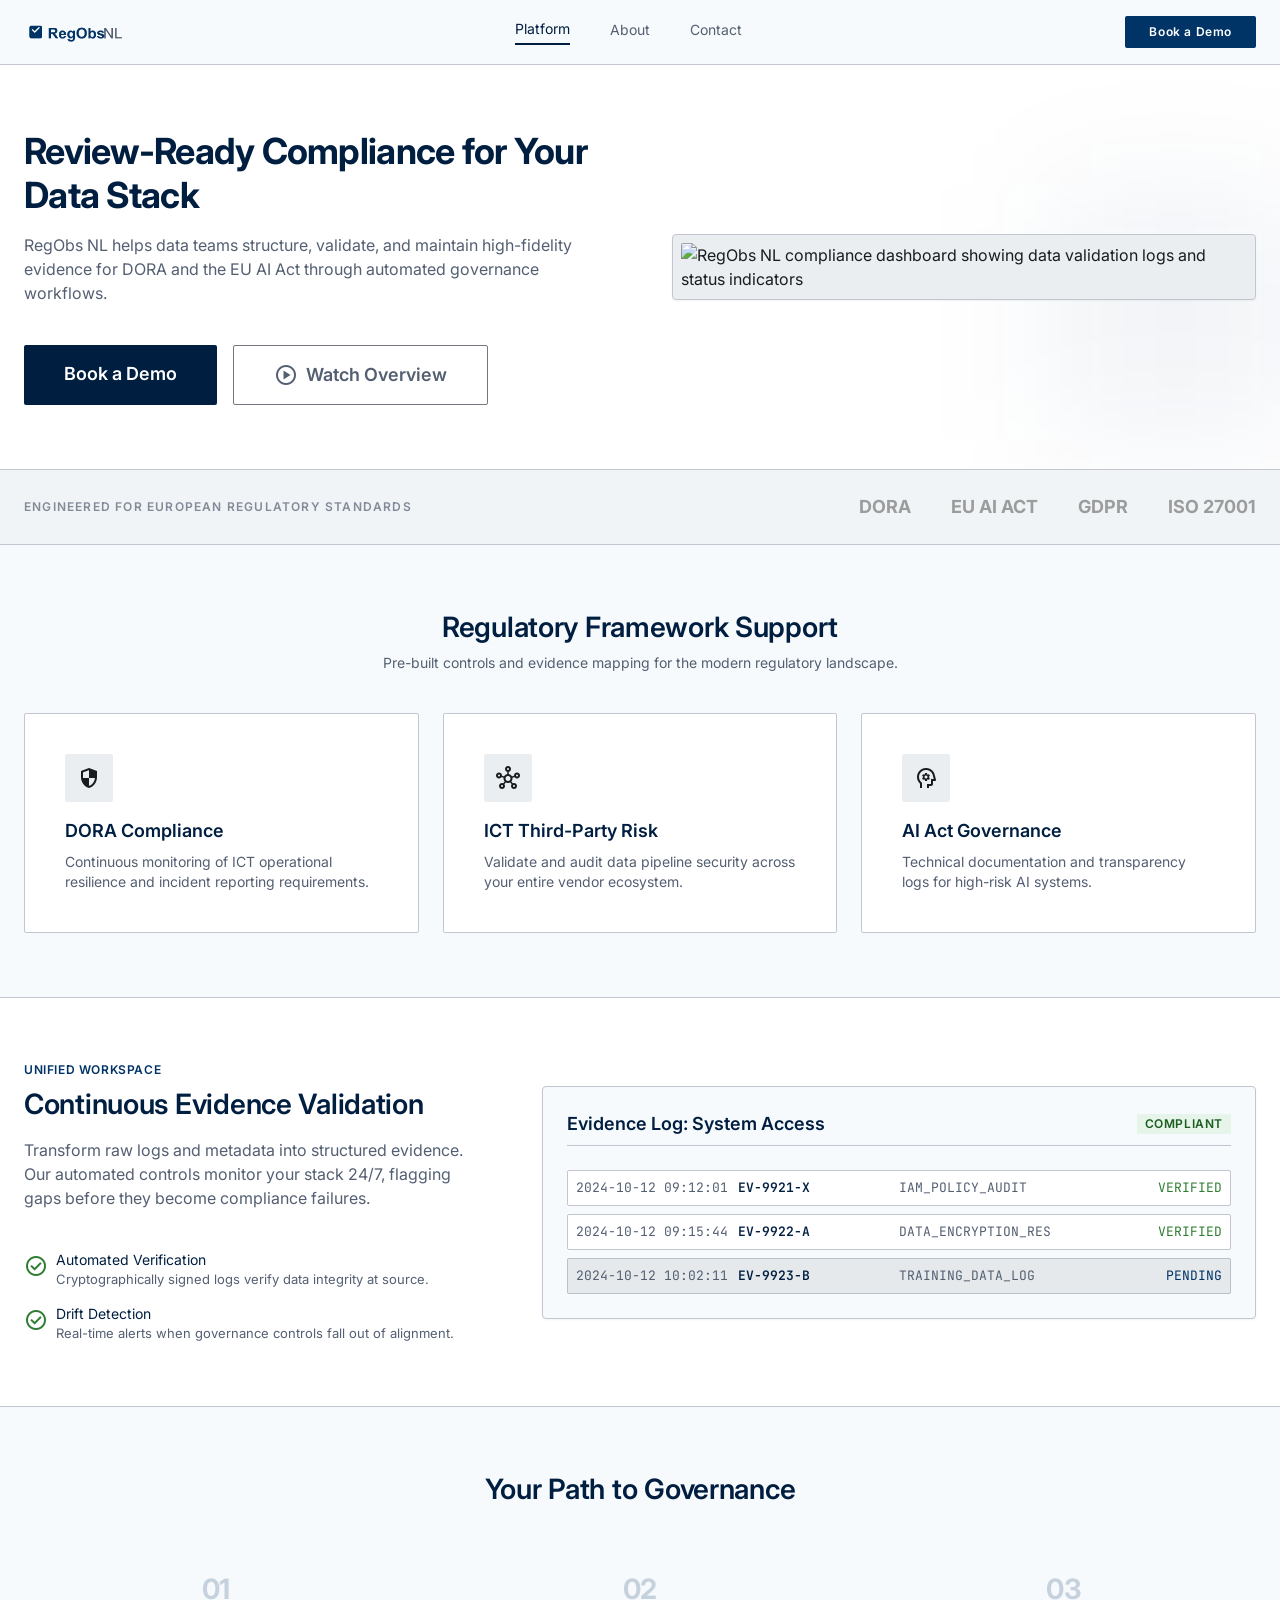
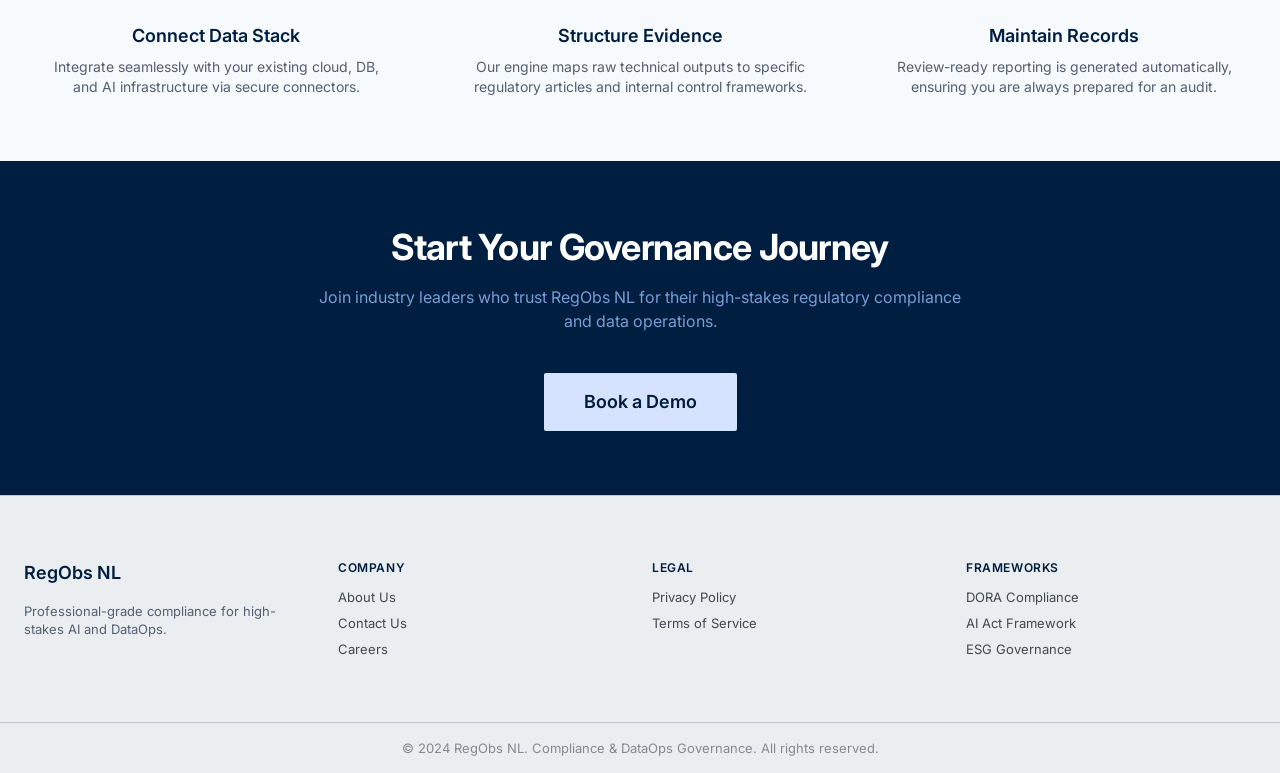
==== index.html @ 32a17bb0 "Add files via upload" ====
<!DOCTYPE html>
<html lang="en">
<head>
  <meta charset="UTF-8" />
  <meta name="viewport" content="width=device-width, initial-scale=1.0" />
  <meta name="description" content="RegObs NL helps data teams structure, validate, and maintain high-fidelity evidence for DORA and the EU AI Act through automated governance workflows." />
  <title>RegObs NL – Review-Ready Compliance for Your Data Stack</title>
  <link rel="icon" type="image/png" href="/logo.png" />
  <script type="module" crossorigin src="/assets/main-BaqBpeVd.js"></script>
  <link rel="stylesheet" crossorigin href="/assets/main-Bbko1ac9.css">
</head>
<body class="bg-background text-on-surface antialiased">

  <!-- ── Header ─────────────────────────────────────────────────────────────── -->
  <header class="bg-surface sticky top-0 z-50 border-b border-outline-variant">
    <div class="flex justify-between items-center h-16 px-md max-w-[1440px] mx-auto w-full">

      <!-- Logo -->
      <a href="index.html" class="flex items-center gap-xs flex-shrink-0">
        <img src="/logo.png" alt="RegObs NL" class="h-8 w-auto" />
      </a>

      <!-- Desktop nav -->
      <nav class="hidden md:flex items-center gap-lg">
        <a data-nav href="index.html"   class="text-body-md text-secondary hover:text-primary transition-colors duration-200 pb-1">Platform</a>
        <a data-nav href="about.html"   class="text-body-md text-secondary hover:text-primary transition-colors duration-200 pb-1">About</a>
        <a data-nav href="contact.html" class="text-body-md text-secondary hover:text-primary transition-colors duration-200 pb-1">Contact</a>
      </nav>

      <!-- CTA + hamburger -->
      <div class="flex items-center gap-md">
        <a href="demo.html" class="bg-primary-container text-white px-md py-xs rounded text-label-md hover:opacity-90 transition-opacity">
          Book a Demo
        </a>
        <button id="hamburger" aria-label="Toggle menu" aria-expanded="false"
          class="md:hidden flex flex-col gap-1 p-xs rounded hover:bg-surface-container transition-colors">
          <span class="icon-open"><span class="material-symbols-outlined">menu</span></span>
          <span class="icon-close hidden"><span class="material-symbols-outlined">close</span></span>
        </button>
      </div>
    </div>

    <!-- Mobile menu -->
    <div id="mobile-menu" class="md:hidden border-t border-outline-variant bg-surface">
      <nav class="flex flex-col px-md py-sm gap-xs">
        <a href="index.html"   class="text-body-md text-on-surface py-xs hover:text-primary transition-colors">Platform</a>
        <a href="about.html"   class="text-body-md text-on-surface py-xs hover:text-primary transition-colors">About</a>
        <a href="contact.html" class="text-body-md text-on-surface py-xs hover:text-primary transition-colors">Contact</a>
        <a href="demo.html"    class="mt-xs bg-primary text-on-primary text-center px-md py-xs rounded text-label-md hover:opacity-90 transition-opacity">Book a Demo</a>
      </nav>
    </div>
  </header>

  <main>

    <!-- ── Hero ───────────────────────────────────────────────────────────────── -->
    <section class="relative pt-xl pb-xl px-md overflow-hidden bg-white">
      <div class="max-w-[1440px] mx-auto grid lg:grid-cols-2 gap-xl items-center">

        <div class="relative z-10 reveal">
          <h1 class="text-display-lg font-display-lg text-primary mb-sm">
            Review-Ready Compliance for Your Data Stack
          </h1>
          <p class="text-body-lg text-secondary mb-lg max-w-xl">
            RegObs NL helps data teams structure, validate, and maintain high-fidelity evidence for DORA and the EU AI Act through automated governance workflows.
          </p>
          <div class="flex flex-wrap gap-sm">
            <a href="demo.html" class="bg-primary text-white px-lg py-sm rounded text-headline-sm font-semibold hover:opacity-90 transition-opacity">
              Book a Demo
            </a>
            <button class="border border-outline text-secondary px-lg py-sm rounded text-headline-sm font-semibold hover:bg-surface-container transition-colors inline-flex items-center gap-xs">
              <span class="material-symbols-outlined">play_circle</span>
              Watch Overview
            </button>
          </div>
        </div>

        <div class="relative reveal" style="transition-delay:0.15s">
          <div class="bg-surface-container rounded-lg p-xs border border-outline-variant shadow-sm overflow-hidden">
            <img
              class="w-full h-auto rounded"
              loading="eager"
              alt="RegObs NL compliance dashboard showing data validation logs and status indicators"
              src="https://lh3.googleusercontent.com/aida-public/[base64]"
            />
          </div>
          <div class="absolute -top-12 -right-12 w-64 h-64 bg-primary-container/5 rounded-full blur-3xl -z-10"></div>
        </div>

      </div>
    </section>

    <!-- ── Trust bar ───────────────────────────────────────────────────────────── -->
    <section class="bg-surface-container-low py-md border-y border-outline-variant">
      <div class="max-w-[1440px] mx-auto px-md">
        <div class="flex flex-col md:flex-row items-center justify-between gap-md opacity-70">
          <span class="text-label-md text-secondary uppercase tracking-widest">Engineered for European Regulatory Standards</span>
          <div class="flex gap-lg items-center grayscale">
            <span class="text-headline-sm font-bold text-outline">DORA</span>
            <span class="text-headline-sm font-bold text-outline">EU AI ACT</span>
            <span class="text-headline-sm font-bold text-outline">GDPR</span>
            <span class="text-headline-sm font-bold text-outline">ISO 27001</span>
          </div>
        </div>
      </div>
    </section>

    <!-- ── Framework cards ────────────────────────────────────────────────────── -->
    <section id="solutions" class="py-xl px-md bg-background">
      <div class="max-w-[1440px] mx-auto">
        <div class="mb-lg text-center max-w-2xl mx-auto reveal">
          <h2 class="text-headline-lg font-headline-lg text-primary mb-xs">Regulatory Framework Support</h2>
          <p class="text-body-md text-secondary">Pre-built controls and evidence mapping for the modern regulatory landscape.</p>
        </div>

        <div class="grid md:grid-cols-3 gap-md">

          <!-- DORA -->
          <div class="bg-white p-lg border border-outline-variant rounded hover:border-primary-container transition-colors group reveal">
            <div class="w-12 h-12 bg-surface-container flex items-center justify-center rounded mb-sm group-hover:bg-primary-container group-hover:text-white transition-colors">
              <span class="material-symbols-outlined">security</span>
            </div>
            <h3 class="text-headline-sm font-headline-sm text-primary mb-xs">DORA Compliance</h3>
            <p class="text-body-md text-secondary">Continuous monitoring of ICT operational resilience and incident reporting requirements.</p>
          </div>

          <!-- ICT Risk -->
          <div class="bg-white p-lg border border-outline-variant rounded hover:border-primary-container transition-colors group reveal" style="transition-delay:0.1s">
            <div class="w-12 h-12 bg-surface-container flex items-center justify-center rounded mb-sm group-hover:bg-primary-container group-hover:text-white transition-colors">
              <span class="material-symbols-outlined">hub</span>
            </div>
            <h3 class="text-headline-sm font-headline-sm text-primary mb-xs">ICT Third-Party Risk</h3>
            <p class="text-body-md text-secondary">Validate and audit data pipeline security across your entire vendor ecosystem.</p>
          </div>

          <!-- AI Act -->
          <div class="bg-white p-lg border border-outline-variant rounded hover:border-primary-container transition-colors group reveal" style="transition-delay:0.2s">
            <div class="w-12 h-12 bg-surface-container flex items-center justify-center rounded mb-sm group-hover:bg-primary-container group-hover:text-white transition-colors">
              <span class="material-symbols-outlined">psychology</span>
            </div>
            <h3 class="text-headline-sm font-headline-sm text-primary mb-xs">AI Act Governance</h3>
            <p class="text-body-md text-secondary">Technical documentation and transparency logs for high-risk AI systems.</p>
          </div>

        </div>
      </div>
    </section>

    <!-- ── Unified workspace ──────────────────────────────────────────────────── -->
    <section class="py-xl px-md bg-white border-y border-outline-variant">
      <div class="max-w-[1440px] mx-auto grid lg:grid-cols-5 gap-xl items-center">

        <div class="lg:col-span-2 reveal">
          <span class="text-label-md text-primary-container uppercase mb-xs block">Unified Workspace</span>
          <h2 class="text-headline-lg font-headline-lg text-primary mb-sm">Continuous Evidence Validation</h2>
          <p class="text-body-lg text-secondary mb-lg">
            Transform raw logs and metadata into structured evidence. Our automated controls monitor your stack 24/7, flagging gaps before they become compliance failures.
          </p>
          <ul class="space-y-sm">
            <li class="flex items-start gap-xs">
              <span class="material-symbols-outlined text-[#2E7D32] mt-1">check_circle</span>
              <div>
                <strong class="text-body-md text-primary block">Automated Verification</strong>
                <p class="text-body-sm text-secondary">Cryptographically signed logs verify data integrity at source.</p>
              </div>
            </li>
            <li class="flex items-start gap-xs">
              <span class="material-symbols-outlined text-[#2E7D32] mt-1">check_circle</span>
              <div>
                <strong class="text-body-md text-primary block">Drift Detection</strong>
                <p class="text-body-sm text-secondary">Real-time alerts when governance controls fall out of alignment.</p>
              </div>
            </li>
          </ul>
        </div>

        <!-- Evidence log UI -->
        <div class="lg:col-span-3 reveal" style="transition-delay:0.15s">
          <div class="bg-surface rounded-lg border border-outline-variant p-md shadow-sm">
            <div class="flex items-center justify-between mb-md border-b border-outline-variant pb-xs">
              <h4 class="text-headline-sm font-headline-sm text-primary">Evidence Log: System Access</h4>
              <span class="px-xs py-0.5 bg-[#E6F4EA] text-[#1B5E20] rounded text-label-md">COMPLIANT</span>
            </div>
            <div class="space-y-xs font-mono text-mono-sm">
              <div class="grid grid-cols-4 p-xs bg-white border border-outline-variant rounded">
                <span class="text-secondary">2024-10-12 09:12:01</span>
                <span class="text-primary font-semibold">EV-9921-X</span>
                <span class="text-secondary">IAM_POLICY_AUDIT</span>
                <span class="text-[#2E7D32] text-right">VERIFIED</span>
              </div>
              <div class="grid grid-cols-4 p-xs bg-white border border-outline-variant rounded">
                <span class="text-secondary">2024-10-12 09:15:44</span>
                <span class="text-primary font-semibold">EV-9922-A</span>
                <span class="text-secondary">DATA_ENCRYPTION_RES</span>
                <span class="text-[#2E7D32] text-right">VERIFIED</span>
              </div>
              <div class="grid grid-cols-4 p-xs bg-surface-container-high border border-primary/20 rounded">
                <span class="text-secondary">2024-10-12 10:02:11</span>
                <span class="text-primary font-semibold">EV-9923-B</span>
                <span class="text-secondary">TRAINING_DATA_LOG</span>
                <span class="text-primary-container text-right">PENDING</span>
              </div>
            </div>
          </div>
        </div>

      </div>
    </section>

    <!-- ── How it works ───────────────────────────────────────────────────────── -->
    <section class="py-xl px-md">
      <div class="max-w-[1440px] mx-auto">
        <div class="text-center mb-xl reveal">
          <h2 class="text-headline-lg font-headline-lg text-primary">Your Path to Governance</h2>
        </div>
        <div class="grid md:grid-cols-3 gap-lg">

          <div class="text-center reveal">
            <div class="mb-sm text-headline-lg font-bold text-primary-container/20">01</div>
            <h4 class="text-headline-sm font-headline-sm text-primary mb-xs">Connect Data Stack</h4>
            <p class="text-body-md text-secondary px-md">Integrate seamlessly with your existing cloud, DB, and AI infrastructure via secure connectors.</p>
          </div>

          <div class="text-center reveal" style="transition-delay:0.1s">
            <div class="mb-sm text-headline-lg font-bold text-primary-container/20">02</div>
            <h4 class="text-headline-sm font-headline-sm text-primary mb-xs">Structure Evidence</h4>
            <p class="text-body-md text-secondary px-md">Our engine maps raw technical outputs to specific regulatory articles and internal control frameworks.</p>
          </div>

          <div class="text-center reveal" style="transition-delay:0.2s">
            <div class="mb-sm text-headline-lg font-bold text-primary-container/20">03</div>
            <h4 class="text-headline-sm font-headline-sm text-primary mb-xs">Maintain Records</h4>
            <p class="text-body-md text-secondary px-md">Review-ready reporting is generated automatically, ensuring you are always prepared for an audit.</p>
          </div>

        </div>
      </div>
    </section>

    <!-- ── Final CTA ──────────────────────────────────────────────────────────── -->
    <section class="py-xl px-md bg-primary text-white text-center">
      <div class="max-w-2xl mx-auto">
        <h2 class="text-display-lg font-display-lg mb-sm">Start Your Governance Journey</h2>
        <p class="text-body-lg text-on-primary-container mb-lg">
          Join industry leaders who trust RegObs NL for their high-stakes regulatory compliance and data operations.
        </p>
        <a href="demo.html" class="inline-block bg-primary-fixed text-on-primary-fixed px-lg py-sm rounded text-headline-sm font-semibold hover:opacity-90 transition-opacity">
          Book a Demo
        </a>
      </div>
    </section>

  </main>

  <!-- ── Footer ─────────────────────────────────────────────────────────────── -->
  <footer class="bg-surface-container border-t border-outline-variant">
    <div class="grid grid-cols-1 md:grid-cols-4 gap-md py-xl px-md max-w-[1440px] mx-auto w-full">
      <div class="md:col-span-1">
        <div class="text-headline-sm font-semibold text-primary mb-sm">RegObs NL</div>
        <p class="text-body-sm text-secondary">Professional-grade compliance for high-stakes AI and DataOps.</p>
      </div>
      <div class="flex flex-col gap-xs">
        <span class="text-label-md text-primary uppercase mb-base">Company</span>
        <a class="text-body-sm text-on-surface-variant hover:text-primary transition-colors" href="about.html">About Us</a>
        <a class="text-body-sm text-on-surface-variant hover:text-primary transition-colors" href="contact.html">Contact Us</a>
        <a class="text-body-sm text-on-surface-variant hover:text-primary transition-colors" href="#">Careers</a>
      </div>
      <div class="flex flex-col gap-xs">
        <span class="text-label-md text-primary uppercase mb-base">Legal</span>
        <a class="text-body-sm text-on-surface-variant hover:text-primary transition-colors" href="privacy-policy.html">Privacy Policy</a>
        <a class="text-body-sm text-on-surface-variant hover:text-primary transition-colors" href="#">Terms of Service</a>
      </div>
      <div class="flex flex-col gap-xs">
        <span class="text-label-md text-primary uppercase mb-base">Frameworks</span>
        <a class="text-body-sm text-on-surface-variant hover:text-primary transition-colors" href="#">DORA Compliance</a>
        <a class="text-body-sm text-on-surface-variant hover:text-primary transition-colors" href="#">AI Act Framework</a>
        <a class="text-body-sm text-on-surface-variant hover:text-primary transition-colors" href="#">ESG Governance</a>
      </div>
    </div>
    <div class="max-w-[1440px] mx-auto px-md py-sm border-t border-outline-variant">
      <p class="text-body-sm text-on-surface-variant text-center opacity-60">© 2024 RegObs NL. Compliance &amp; DataOps Governance. All rights reserved.</p>
    </div>
  </footer>

</body>
</html>
---- assets/main-Bbko1ac9.css ----
@import"https://fonts.googleapis.com/css2?family=Inter:wght@400;600;700&family=JetBrains+Mono&display=swap";@import"https://fonts.googleapis.com/css2?family=Material+Symbols+Outlined:opsz,wght,FILL,GRAD@20..48,100..700,0..1,-50..200&display=swap";*,:before,:after{--tw-border-spacing-x: 0;--tw-border-spacing-y: 0;--tw-translate-x: 0;--tw-translate-y: 0;--tw-rotate: 0;--tw-skew-x: 0;--tw-skew-y: 0;--tw-scale-x: 1;--tw-scale-y: 1;--tw-pan-x: ;--tw-pan-y: ;--tw-pinch-zoom: ;--tw-scroll-snap-strictness: proximity;--tw-gradient-from-position: ;--tw-gradient-via-position: ;--tw-gradient-to-position: ;--tw-ordinal: ;--tw-slashed-zero: ;--tw-numeric-figure: ;--tw-numeric-spacing: ;--tw-numeric-fraction: ;--tw-ring-inset: ;--tw-ring-offset-width: 0px;--tw-ring-offset-color: #fff;--tw-ring-color: rgb(59 130 246 / .5);--tw-ring-offset-shadow: 0 0 #0000;--tw-ring-shadow: 0 0 #0000;--tw-shadow: 0 0 #0000;--tw-shadow-colored: 0 0 #0000;--tw-blur: ;--tw-brightness: ;--tw-contrast: ;--tw-grayscale: ;--tw-hue-rotate: ;--tw-invert: ;--tw-saturate: ;--tw-sepia: ;--tw-drop-shadow: ;--tw-backdrop-blur: ;--tw-backdrop-brightness: ;--tw-backdrop-contrast: ;--tw-backdrop-grayscale: ;--tw-backdrop-hue-rotate: ;--tw-backdrop-invert: ;--tw-backdrop-opacity: ;--tw-backdrop-saturate: ;--tw-backdrop-sepia: ;--tw-contain-size: ;--tw-contain-layout: ;--tw-contain-paint: ;--tw-contain-style: }::backdrop{--tw-border-spacing-x: 0;--tw-border-spacing-y: 0;--tw-translate-x: 0;--tw-translate-y: 0;--tw-rotate: 0;--tw-skew-x: 0;--tw-skew-y: 0;--tw-scale-x: 1;--tw-scale-y: 1;--tw-pan-x: ;--tw-pan-y: ;--tw-pinch-zoom: ;--tw-scroll-snap-strictness: proximity;--tw-gradient-from-position: ;--tw-gradient-via-position: ;--tw-gradient-to-position: ;--tw-ordinal: ;--tw-slashed-zero: ;--tw-numeric-figure: ;--tw-numeric-spacing: ;--tw-numeric-fraction: ;--tw-ring-inset: ;--tw-ring-offset-width: 0px;--tw-ring-offset-color: #fff;--tw-ring-color: rgb(59 130 246 / .5);--tw-ring-offset-shadow: 0 0 #0000;--tw-ring-shadow: 0 0 #0000;--tw-shadow: 0 0 #0000;--tw-shadow-colored: 0 0 #0000;--tw-blur: ;--tw-brightness: ;--tw-contrast: ;--tw-grayscale: ;--tw-hue-rotate: ;--tw-invert: ;--tw-saturate: ;--tw-sepia: ;--tw-drop-shadow: ;--tw-backdrop-blur: ;--tw-backdrop-brightness: ;--tw-backdrop-contrast: ;--tw-backdrop-grayscale: ;--tw-backdrop-hue-rotate: ;--tw-backdrop-invert: ;--tw-backdrop-opacity: ;--tw-backdrop-saturate: ;--tw-backdrop-sepia: ;--tw-contain-size: ;--tw-contain-layout: ;--tw-contain-paint: ;--tw-contain-style: }*,:before,:after{box-sizing:border-box;border-width:0;border-style:solid;border-color:#e5e7eb}:before,:after{--tw-content: ""}html,:host{line-height:1.5;-webkit-text-size-adjust:100%;-moz-tab-size:4;-o-tab-size:4;tab-size:4;font-family:Inter,sans-serif;font-feature-settings:normal;font-variation-settings:normal;-webkit-tap-highlight-color:transparent}body{margin:0;line-height:inherit}hr{height:0;color:inherit;border-top-width:1px}abbr:where([title]){-webkit-text-decoration:underline dotted;text-decoration:underline dotted}h1,h2,h3,h4,h5,h6{font-size:inherit;font-weight:inherit}a{color:inherit;text-decoration:inherit}b,strong{font-weight:bolder}code,kbd,samp,pre{font-family:JetBrains Mono,monospace;font-feature-settings:normal;font-variation-settings:normal;font-size:1em}small{font-size:80%}sub,sup{font-size:75%;line-height:0;position:relative;vertical-align:baseline}sub{bottom:-.25em}sup{top:-.5em}table{text-indent:0;border-color:inherit;border-collapse:collapse}button,input,optgroup,select,textarea{font-family:inherit;font-feature-settings:inherit;font-variation-settings:inherit;font-size:100%;font-weight:inherit;line-height:inherit;letter-spacing:inherit;color:inherit;margin:0;padding:0}button,select{text-transform:none}button,input:where([type=button]),input:where([type=reset]),input:where([type=submit]){-webkit-appearance:button;background-color:transparent;background-image:none}:-moz-focusring{outline:auto}:-moz-ui-invalid{box-shadow:none}progress{vertical-align:baseline}::-webkit-inner-spin-button,::-webkit-outer-spin-button{height:auto}[type=search]{-webkit-appearance:textfield;outline-offset:-2px}::-webkit-search-decoration{-webkit-appearance:none}::-webkit-file-upload-button{-webkit-appearance:button;font:inherit}summary{display:list-item}blockquote,dl,dd,h1,h2,h3,h4,h5,h6,hr,figure,p,pre{margin:0}fieldset{margin:0;padding:0}legend{padding:0}ol,ul,menu{list-style:none;margin:0;padding:0}dialog{padding:0}textarea{resize:vertical}input::-moz-placeholder,textarea::-moz-placeholder{opacity:1;color:#9ca3af}input::placeholder,textarea::placeholder{opacity:1;color:#9ca3af}button,[role=button]{cursor:pointer}:disabled{cursor:default}img,svg,video,canvas,audio,iframe,embed,object{display:block;vertical-align:middle}img,video{max-width:100%;height:auto}[hidden]:where(:not([hidden=until-found])){display:none}body{font-family:Inter,sans-serif;-webkit-font-smoothing:antialiased;background-color:#f7fafc;color:#181c1e}.\!container{width:100%!important}.container{width:100%}@media(min-width:640px){.\!container{max-width:640px!important}.container{max-width:640px}}@media(min-width:768px){.\!container{max-width:768px!important}.container{max-width:768px}}@media(min-width:1024px){.\!container{max-width:1024px!important}.container{max-width:1024px}}@media(min-width:1280px){.\!container{max-width:1280px!important}.container{max-width:1280px}}@media(min-width:1536px){.\!container{max-width:1536px!important}.container{max-width:1536px}}.material-symbols-outlined{font-variation-settings:"FILL" 0,"wght" 400,"GRAD" 0,"opsz" 24;vertical-align:middle;line-height:1}#mobile-menu{transition:max-height .25s ease,opacity .2s ease;max-height:0;opacity:0;overflow:hidden}#mobile-menu.\!open{max-height:400px!important;opacity:1!important}#mobile-menu.open{max-height:400px;opacity:1}.reveal{opacity:0;transform:translateY(20px);transition:opacity .5s ease,transform .5s ease}.reveal.visible{opacity:1;transform:translateY(0)}.cal-day{margin-left:auto;margin-right:auto;display:flex;height:2.5rem;width:2.5rem;align-items:center;justify-content:center;border-radius:.25rem;font-size:14px;line-height:20px;font-weight:400;transition-property:color,background-color,border-color,text-decoration-color,fill,stroke;transition-timing-function:cubic-bezier(.4,0,.2,1);transition-duration:.15s}.cal-day:not(:disabled):hover{--tw-bg-opacity: 1;background-color:rgb(229 233 235 / var(--tw-bg-opacity, 1))}.cal-day.selected{--tw-bg-opacity: 1;background-color:rgb(0 51 102 / var(--tw-bg-opacity, 1));font-weight:600;--tw-text-opacity: 1;color:rgb(121 157 214 / var(--tw-text-opacity, 1));--tw-ring-offset-shadow: var(--tw-ring-inset) 0 0 0 var(--tw-ring-offset-width) var(--tw-ring-offset-color);--tw-ring-shadow: var(--tw-ring-inset) 0 0 0 calc(2px + var(--tw-ring-offset-width)) var(--tw-ring-color);box-shadow:var(--tw-ring-offset-shadow),var(--tw-ring-shadow),var(--tw-shadow, 0 0 #0000);--tw-ring-opacity: 1;--tw-ring-color: rgb(0 30 64 / var(--tw-ring-opacity, 1))}.cal-day:disabled{cursor:not-allowed;--tw-text-opacity: 1;color:rgb(195 198 209 / var(--tw-text-opacity, 1))}.time-slot{border-radius:.25rem;border-width:1px;--tw-border-opacity: 1;border-color:rgb(115 119 128 / var(--tw-border-opacity, 1));padding:16px;font-size:14px;line-height:20px;font-weight:400;--tw-text-opacity: 1;color:rgb(0 30 64 / var(--tw-text-opacity, 1));transition-property:all;transition-timing-function:cubic-bezier(.4,0,.2,1);transition-duration:.15s}.time-slot:hover{--tw-bg-opacity: 1;background-color:rgb(0 51 102 / var(--tw-bg-opacity, 1));--tw-text-opacity: 1;color:rgb(121 157 214 / var(--tw-text-opacity, 1))}.time-slot.selected{--tw-border-opacity: 1;border-color:rgb(0 51 102 / var(--tw-border-opacity, 1));--tw-bg-opacity: 1;background-color:rgb(0 51 102 / var(--tw-bg-opacity, 1));--tw-text-opacity: 1;color:rgb(121 157 214 / var(--tw-text-opacity, 1))}.field-error{--tw-border-opacity: 1;border-color:rgb(186 26 26 / var(--tw-border-opacity, 1));--tw-ring-offset-shadow: var(--tw-ring-inset) 0 0 0 var(--tw-ring-offset-width) var(--tw-ring-offset-color);--tw-ring-shadow: var(--tw-ring-inset) 0 0 0 calc(1px + var(--tw-ring-offset-width)) var(--tw-ring-color);box-shadow:var(--tw-ring-offset-shadow),var(--tw-ring-shadow),var(--tw-shadow, 0 0 #0000);--tw-ring-opacity: 1;--tw-ring-color: rgb(186 26 26 / var(--tw-ring-opacity, 1))}.error-msg{margin-top:.25rem;font-size:13px;line-height:18px;font-weight:400;--tw-text-opacity: 1;color:rgb(186 26 26 / var(--tw-text-opacity, 1))}.visible{visibility:visible}.absolute{position:absolute}.relative{position:relative}.sticky{position:sticky}.-right-12{right:-3rem}.-top-12{top:-3rem}.top-0{top:0}.top-\[80px\]{top:80px}.isolate{isolation:isolate}.-z-10{z-index:-10}.z-10{z-index:10}.z-50{z-index:50}.mx-auto{margin-left:auto;margin-right:auto}.mb-base{margin-bottom:4px}.mb-lg{margin-bottom:40px}.mb-md{margin-bottom:24px}.mb-sm{margin-bottom:16px}.mb-xl{margin-bottom:64px}.mb-xs{margin-bottom:8px}.mt-0\.5{margin-top:.125rem}.mt-1{margin-top:.25rem}.mt-lg{margin-top:40px}.mt-md{margin-top:24px}.mt-sm{margin-top:16px}.mt-xl{margin-top:64px}.mt-xs{margin-top:8px}.block{display:block}.inline-block{display:inline-block}.flex{display:flex}.inline-flex{display:inline-flex}.\!grid{display:grid!important}.grid{display:grid}.hidden{display:none}.aspect-square{aspect-ratio:1 / 1}.h-10{height:2.5rem}.h-12{height:3rem}.h-16{height:4rem}.h-4{height:1rem}.h-64{height:16rem}.h-8{height:2rem}.h-80{height:20rem}.h-auto{height:auto}.h-full{height:100%}.min-h-\[400px\]{min-height:400px}.min-h-screen{min-height:100vh}.w-10{width:2.5rem}.w-12{width:3rem}.w-16{width:4rem}.w-4{width:1rem}.w-64{width:16rem}.w-auto{width:auto}.w-full{width:100%}.w-px{width:1px}.max-w-2xl{max-width:42rem}.max-w-3xl{max-width:48rem}.max-w-\[1440px\]{max-width:1440px}.max-w-lg{max-width:32rem}.max-w-md{max-width:28rem}.max-w-sm{max-width:24rem}.max-w-xl{max-width:36rem}.flex-shrink-0{flex-shrink:0}.flex-grow{flex-grow:1}.transform{transform:translate(var(--tw-translate-x),var(--tw-translate-y)) rotate(var(--tw-rotate)) skew(var(--tw-skew-x)) skewY(var(--tw-skew-y)) scaleX(var(--tw-scale-x)) scaleY(var(--tw-scale-y))}.cursor-pointer{cursor:pointer}.resize-none{resize:none}.appearance-none{-webkit-appearance:none;-moz-appearance:none;appearance:none}.grid-cols-1{grid-template-columns:repeat(1,minmax(0,1fr))}.grid-cols-2{grid-template-columns:repeat(2,minmax(0,1fr))}.grid-cols-4{grid-template-columns:repeat(4,minmax(0,1fr))}.grid-cols-7{grid-template-columns:repeat(7,minmax(0,1fr))}.flex-col{flex-direction:column}.flex-wrap{flex-wrap:wrap}.items-start{align-items:flex-start}.items-center{align-items:center}.justify-center{justify-content:center}.justify-between{justify-content:space-between}.gap-1{gap:.25rem}.gap-lg{gap:40px}.gap-md{gap:24px}.gap-sm{gap:16px}.gap-xl{gap:64px}.gap-xs{gap:8px}.space-y-base>:not([hidden])~:not([hidden]){--tw-space-y-reverse: 0;margin-top:calc(4px * calc(1 - var(--tw-space-y-reverse)));margin-bottom:calc(4px * var(--tw-space-y-reverse))}.space-y-lg>:not([hidden])~:not([hidden]){--tw-space-y-reverse: 0;margin-top:calc(40px * calc(1 - var(--tw-space-y-reverse)));margin-bottom:calc(40px * var(--tw-space-y-reverse))}.space-y-md>:not([hidden])~:not([hidden]){--tw-space-y-reverse: 0;margin-top:calc(24px * calc(1 - var(--tw-space-y-reverse)));margin-bottom:calc(24px * var(--tw-space-y-reverse))}.space-y-sm>:not([hidden])~:not([hidden]){--tw-space-y-reverse: 0;margin-top:calc(16px * calc(1 - var(--tw-space-y-reverse)));margin-bottom:calc(16px * var(--tw-space-y-reverse))}.space-y-xs>:not([hidden])~:not([hidden]){--tw-space-y-reverse: 0;margin-top:calc(8px * calc(1 - var(--tw-space-y-reverse)));margin-bottom:calc(8px * var(--tw-space-y-reverse))}.overflow-hidden{overflow:hidden}.rounded{border-radius:.125rem}.rounded-full{border-radius:.75rem}.rounded-lg{border-radius:.25rem}.rounded-xl{border-radius:.5rem}.border{border-width:1px}.border-2{border-width:2px}.border-y{border-top-width:1px;border-bottom-width:1px}.border-b{border-bottom-width:1px}.border-b-2{border-bottom-width:2px}.border-t{border-top-width:1px}.border-error{--tw-border-opacity: 1;border-color:rgb(186 26 26 / var(--tw-border-opacity, 1))}.border-outline{--tw-border-opacity: 1;border-color:rgb(115 119 128 / var(--tw-border-opacity, 1))}.border-outline-variant{--tw-border-opacity: 1;border-color:rgb(195 198 209 / var(--tw-border-opacity, 1))}.border-outline-variant\/30{border-color:#c3c6d14d}.border-primary{--tw-border-opacity: 1;border-color:rgb(0 30 64 / var(--tw-border-opacity, 1))}.border-primary\/20{border-color:#001e4033}.bg-\[\#E6F4EA\]{--tw-bg-opacity: 1;background-color:rgb(230 244 234 / var(--tw-bg-opacity, 1))}.bg-\[\#E6F4F1\]{--tw-bg-opacity: 1;background-color:rgb(230 244 241 / var(--tw-bg-opacity, 1))}.bg-\[\#FFF8E1\]{--tw-bg-opacity: 1;background-color:rgb(255 248 225 / var(--tw-bg-opacity, 1))}.bg-background{--tw-bg-opacity: 1;background-color:rgb(247 250 252 / var(--tw-bg-opacity, 1))}.bg-on-primary-container{--tw-bg-opacity: 1;background-color:rgb(121 157 214 / var(--tw-bg-opacity, 1))}.bg-outline-variant{--tw-bg-opacity: 1;background-color:rgb(195 198 209 / var(--tw-bg-opacity, 1))}.bg-primary{--tw-bg-opacity: 1;background-color:rgb(0 30 64 / var(--tw-bg-opacity, 1))}.bg-primary-container{--tw-bg-opacity: 1;background-color:rgb(0 51 102 / var(--tw-bg-opacity, 1))}.bg-primary-container\/5{background-color:#0033660d}.bg-primary-fixed{--tw-bg-opacity: 1;background-color:rgb(213 227 255 / var(--tw-bg-opacity, 1))}.bg-secondary-container{--tw-bg-opacity: 1;background-color:rgb(213 224 247 / var(--tw-bg-opacity, 1))}.bg-surface{--tw-bg-opacity: 1;background-color:rgb(247 250 252 / var(--tw-bg-opacity, 1))}.bg-surface-container{--tw-bg-opacity: 1;background-color:rgb(235 238 240 / var(--tw-bg-opacity, 1))}.bg-surface-container-high{--tw-bg-opacity: 1;background-color:rgb(229 233 235 / var(--tw-bg-opacity, 1))}.bg-surface-container-low{--tw-bg-opacity: 1;background-color:rgb(241 244 246 / var(--tw-bg-opacity, 1))}.bg-surface-container-lowest,.bg-white{--tw-bg-opacity: 1;background-color:rgb(255 255 255 / var(--tw-bg-opacity, 1))}.object-cover{-o-object-fit:cover;object-fit:cover}.object-top{-o-object-position:top;object-position:top}.p-lg{padding:40px}.p-md{padding:24px}.p-sm{padding:16px}.p-xs{padding:8px}.px-lg{padding-left:40px;padding-right:40px}.px-md{padding-left:24px;padding-right:24px}.px-sm{padding-left:16px;padding-right:16px}.px-xl{padding-left:64px;padding-right:64px}.px-xs{padding-left:8px;padding-right:8px}.py-0\.5{padding-top:.125rem;padding-bottom:.125rem}.py-\[2px\]{padding-top:2px;padding-bottom:2px}.py-base{padding-top:4px;padding-bottom:4px}.py-md{padding-top:24px;padding-bottom:24px}.py-sm{padding-top:16px;padding-bottom:16px}.py-xl{padding-top:64px;padding-bottom:64px}.py-xs{padding-top:8px;padding-bottom:8px}.pb-1{padding-bottom:.25rem}.pb-xl{padding-bottom:64px}.pb-xs{padding-bottom:8px}.pr-md{padding-right:24px}.pt-lg{padding-top:40px}.pt-xl{padding-top:64px}.text-center{text-align:center}.text-right{text-align:right}.font-display-lg,.font-headline-lg,.font-headline-md,.font-headline-sm{font-family:Inter,sans-serif}.font-mono{font-family:JetBrains Mono,monospace}.text-body-lg{font-size:16px;line-height:24px;font-weight:400}.text-body-md{font-size:14px;line-height:20px;font-weight:400}.text-body-sm{font-size:13px;line-height:18px;font-weight:400}.text-display-lg{font-size:36px;line-height:44px;letter-spacing:-.02em;font-weight:700}.text-headline-lg{font-size:28px;line-height:36px;letter-spacing:-.01em;font-weight:600}.text-headline-md{font-size:22px;line-height:30px;font-weight:600}.text-headline-sm{font-size:18px;line-height:26px;font-weight:600}.text-label-md{font-size:12px;line-height:16px;letter-spacing:.05em;font-weight:600}.text-mono-sm{font-size:13px;line-height:18px;font-weight:400}.font-bold{font-weight:700}.font-semibold{font-weight:600}.uppercase{text-transform:uppercase}.italic{font-style:italic}.tracking-wider{letter-spacing:.05em}.tracking-widest{letter-spacing:.1em}.\!text-primary{--tw-text-opacity: 1 !important;color:rgb(0 30 64 / var(--tw-text-opacity, 1))!important}.text-\[\#006A60\]{--tw-text-opacity: 1;color:rgb(0 106 96 / var(--tw-text-opacity, 1))}.text-\[\#1B5E20\]{--tw-text-opacity: 1;color:rgb(27 94 32 / var(--tw-text-opacity, 1))}.text-\[\#2E7D32\]{--tw-text-opacity: 1;color:rgb(46 125 50 / var(--tw-text-opacity, 1))}.text-\[\#795548\]{--tw-text-opacity: 1;color:rgb(121 85 72 / var(--tw-text-opacity, 1))}.text-error{--tw-text-opacity: 1;color:rgb(186 26 26 / var(--tw-text-opacity, 1))}.text-on-primary{--tw-text-opacity: 1;color:rgb(255 255 255 / var(--tw-text-opacity, 1))}.text-on-primary-container{--tw-text-opacity: 1;color:rgb(121 157 214 / var(--tw-text-opacity, 1))}.text-on-primary-fixed{--tw-text-opacity: 1;color:rgb(0 27 60 / var(--tw-text-opacity, 1))}.text-on-secondary-container{--tw-text-opacity: 1;color:rgb(88 99 119 / var(--tw-text-opacity, 1))}.text-on-surface{--tw-text-opacity: 1;color:rgb(24 28 30 / var(--tw-text-opacity, 1))}.text-on-surface-variant{--tw-text-opacity: 1;color:rgb(67 71 79 / var(--tw-text-opacity, 1))}.text-on-tertiary-container{--tw-text-opacity: 1;color:rgb(216 136 92 / var(--tw-text-opacity, 1))}.text-outline{--tw-text-opacity: 1;color:rgb(115 119 128 / var(--tw-text-opacity, 1))}.text-outline-variant{--tw-text-opacity: 1;color:rgb(195 198 209 / var(--tw-text-opacity, 1))}.text-primary{--tw-text-opacity: 1;color:rgb(0 30 64 / var(--tw-text-opacity, 1))}.text-primary-container{--tw-text-opacity: 1;color:rgb(0 51 102 / var(--tw-text-opacity, 1))}.text-primary-container\/20{color:#0363}.text-primary-fixed{--tw-text-opacity: 1;color:rgb(213 227 255 / var(--tw-text-opacity, 1))}.text-secondary{--tw-text-opacity: 1;color:rgb(84 95 114 / var(--tw-text-opacity, 1))}.text-white{--tw-text-opacity: 1;color:rgb(255 255 255 / var(--tw-text-opacity, 1))}.underline{text-decoration-line:underline}.antialiased{-webkit-font-smoothing:antialiased;-moz-osx-font-smoothing:grayscale}.accent-primary{accent-color:#001e40}.opacity-40{opacity:.4}.opacity-60{opacity:.6}.opacity-70{opacity:.7}.opacity-80{opacity:.8}.shadow-sm{--tw-shadow: 0 1px 2px 0 rgb(0 0 0 / .05);--tw-shadow-colored: 0 1px 2px 0 var(--tw-shadow-color);box-shadow:var(--tw-ring-offset-shadow, 0 0 #0000),var(--tw-ring-shadow, 0 0 #0000),var(--tw-shadow)}.outline-none{outline:2px solid transparent;outline-offset:2px}.ring-1{--tw-ring-offset-shadow: var(--tw-ring-inset) 0 0 0 var(--tw-ring-offset-width) var(--tw-ring-offset-color);--tw-ring-shadow: var(--tw-ring-inset) 0 0 0 calc(1px + var(--tw-ring-offset-width)) var(--tw-ring-color);box-shadow:var(--tw-ring-offset-shadow),var(--tw-ring-shadow),var(--tw-shadow, 0 0 #0000)}.ring-2{--tw-ring-offset-shadow: var(--tw-ring-inset) 0 0 0 var(--tw-ring-offset-width) var(--tw-ring-offset-color);--tw-ring-shadow: var(--tw-ring-inset) 0 0 0 calc(2px + var(--tw-ring-offset-width)) var(--tw-ring-color);box-shadow:var(--tw-ring-offset-shadow),var(--tw-ring-shadow),var(--tw-shadow, 0 0 #0000)}.ring-error{--tw-ring-opacity: 1;--tw-ring-color: rgb(186 26 26 / var(--tw-ring-opacity, 1))}.blur{--tw-blur: blur(8px);filter:var(--tw-blur) var(--tw-brightness) var(--tw-contrast) var(--tw-grayscale) var(--tw-hue-rotate) var(--tw-invert) var(--tw-saturate) var(--tw-sepia) var(--tw-drop-shadow)}.blur-3xl{--tw-blur: blur(64px);filter:var(--tw-blur) var(--tw-brightness) var(--tw-contrast) var(--tw-grayscale) var(--tw-hue-rotate) var(--tw-invert) var(--tw-saturate) var(--tw-sepia) var(--tw-drop-shadow)}.grayscale{--tw-grayscale: grayscale(100%);filter:var(--tw-blur) var(--tw-brightness) var(--tw-contrast) var(--tw-grayscale) var(--tw-hue-rotate) var(--tw-invert) var(--tw-saturate) var(--tw-sepia) var(--tw-drop-shadow)}.transition{transition-property:color,background-color,border-color,text-decoration-color,fill,stroke,opacity,box-shadow,transform,filter,backdrop-filter;transition-timing-function:cubic-bezier(.4,0,.2,1);transition-duration:.15s}.transition-all{transition-property:all;transition-timing-function:cubic-bezier(.4,0,.2,1);transition-duration:.15s}.transition-colors{transition-property:color,background-color,border-color,text-decoration-color,fill,stroke;transition-timing-function:cubic-bezier(.4,0,.2,1);transition-duration:.15s}.transition-opacity{transition-property:opacity;transition-timing-function:cubic-bezier(.4,0,.2,1);transition-duration:.15s}.transition-shadow{transition-property:box-shadow;transition-timing-function:cubic-bezier(.4,0,.2,1);transition-duration:.15s}.duration-200{transition-duration:.2s}.duration-700{transition-duration:.7s}@keyframes fadeInUp{0%{opacity:0;transform:translateY(24px)}to{opacity:1;transform:translateY(0)}}.hover\:border-primary-container:hover{--tw-border-opacity: 1;border-color:rgb(0 51 102 / var(--tw-border-opacity, 1))}.hover\:bg-primary-container:hover{--tw-bg-opacity: 1;background-color:rgb(0 51 102 / var(--tw-bg-opacity, 1))}.hover\:bg-surface-container:hover{--tw-bg-opacity: 1;background-color:rgb(235 238 240 / var(--tw-bg-opacity, 1))}.hover\:bg-surface-container-low:hover{--tw-bg-opacity: 1;background-color:rgb(241 244 246 / var(--tw-bg-opacity, 1))}.hover\:text-on-primary-container:hover{--tw-text-opacity: 1;color:rgb(121 157 214 / var(--tw-text-opacity, 1))}.hover\:text-primary:hover{--tw-text-opacity: 1;color:rgb(0 30 64 / var(--tw-text-opacity, 1))}.hover\:underline:hover{text-decoration-line:underline}.hover\:opacity-80:hover{opacity:.8}.hover\:opacity-90:hover{opacity:.9}.hover\:shadow-sm:hover{--tw-shadow: 0 1px 2px 0 rgb(0 0 0 / .05);--tw-shadow-colored: 0 1px 2px 0 var(--tw-shadow-color);box-shadow:var(--tw-ring-offset-shadow, 0 0 #0000),var(--tw-ring-shadow, 0 0 #0000),var(--tw-shadow)}.hover\:grayscale-0:hover{--tw-grayscale: grayscale(0);filter:var(--tw-blur) var(--tw-brightness) var(--tw-contrast) var(--tw-grayscale) var(--tw-hue-rotate) var(--tw-invert) var(--tw-saturate) var(--tw-sepia) var(--tw-drop-shadow)}.focus\:border-primary:focus{--tw-border-opacity: 1;border-color:rgb(0 30 64 / var(--tw-border-opacity, 1))}.focus\:outline-none:focus{outline:2px solid transparent;outline-offset:2px}.focus\:ring-2:focus{--tw-ring-offset-shadow: var(--tw-ring-inset) 0 0 0 var(--tw-ring-offset-width) var(--tw-ring-offset-color);--tw-ring-shadow: var(--tw-ring-inset) 0 0 0 calc(2px + var(--tw-ring-offset-width)) var(--tw-ring-color);box-shadow:var(--tw-ring-offset-shadow),var(--tw-ring-shadow),var(--tw-shadow, 0 0 #0000)}.focus\:ring-primary:focus{--tw-ring-opacity: 1;--tw-ring-color: rgb(0 30 64 / var(--tw-ring-opacity, 1))}.focus\:ring-primary-container:focus{--tw-ring-opacity: 1;--tw-ring-color: rgb(0 51 102 / var(--tw-ring-opacity, 1))}.active\:scale-\[0\.98\]:active{--tw-scale-x: .98;--tw-scale-y: .98;transform:translate(var(--tw-translate-x),var(--tw-translate-y)) rotate(var(--tw-rotate)) skew(var(--tw-skew-x)) skewY(var(--tw-skew-y)) scaleX(var(--tw-scale-x)) scaleY(var(--tw-scale-y))}.active\:opacity-80:active{opacity:.8}.group:hover .group-hover\:bg-primary-container{--tw-bg-opacity: 1;background-color:rgb(0 51 102 / var(--tw-bg-opacity, 1))}.group:hover .group-hover\:text-white{--tw-text-opacity: 1;color:rgb(255 255 255 / var(--tw-text-opacity, 1))}@media(min-width:640px){.sm\:grid-cols-3{grid-template-columns:repeat(3,minmax(0,1fr))}}@media(min-width:768px){.md\:col-span-1{grid-column:span 1 / span 1}.md\:col-span-2{grid-column:span 2 / span 2}.md\:flex{display:flex}.md\:hidden{display:none}.md\:w-auto{width:auto}.md\:grid-cols-2{grid-template-columns:repeat(2,minmax(0,1fr))}.md\:grid-cols-3{grid-template-columns:repeat(3,minmax(0,1fr))}.md\:grid-cols-4{grid-template-columns:repeat(4,minmax(0,1fr))}.md\:flex-row{flex-direction:row}.md\:text-left{text-align:left}}@media(min-width:1024px){.lg\:col-span-2{grid-column:span 2 / span 2}.lg\:col-span-3{grid-column:span 3 / span 3}.lg\:col-span-5{grid-column:span 5 / span 5}.lg\:col-span-7{grid-column:span 7 / span 7}.lg\:grid-cols-12{grid-template-columns:repeat(12,minmax(0,1fr))}.lg\:grid-cols-2{grid-template-columns:repeat(2,minmax(0,1fr))}.lg\:grid-cols-3{grid-template-columns:repeat(3,minmax(0,1fr))}.lg\:grid-cols-4{grid-template-columns:repeat(4,minmax(0,1fr))}.lg\:grid-cols-5{grid-template-columns:repeat(5,minmax(0,1fr))}}
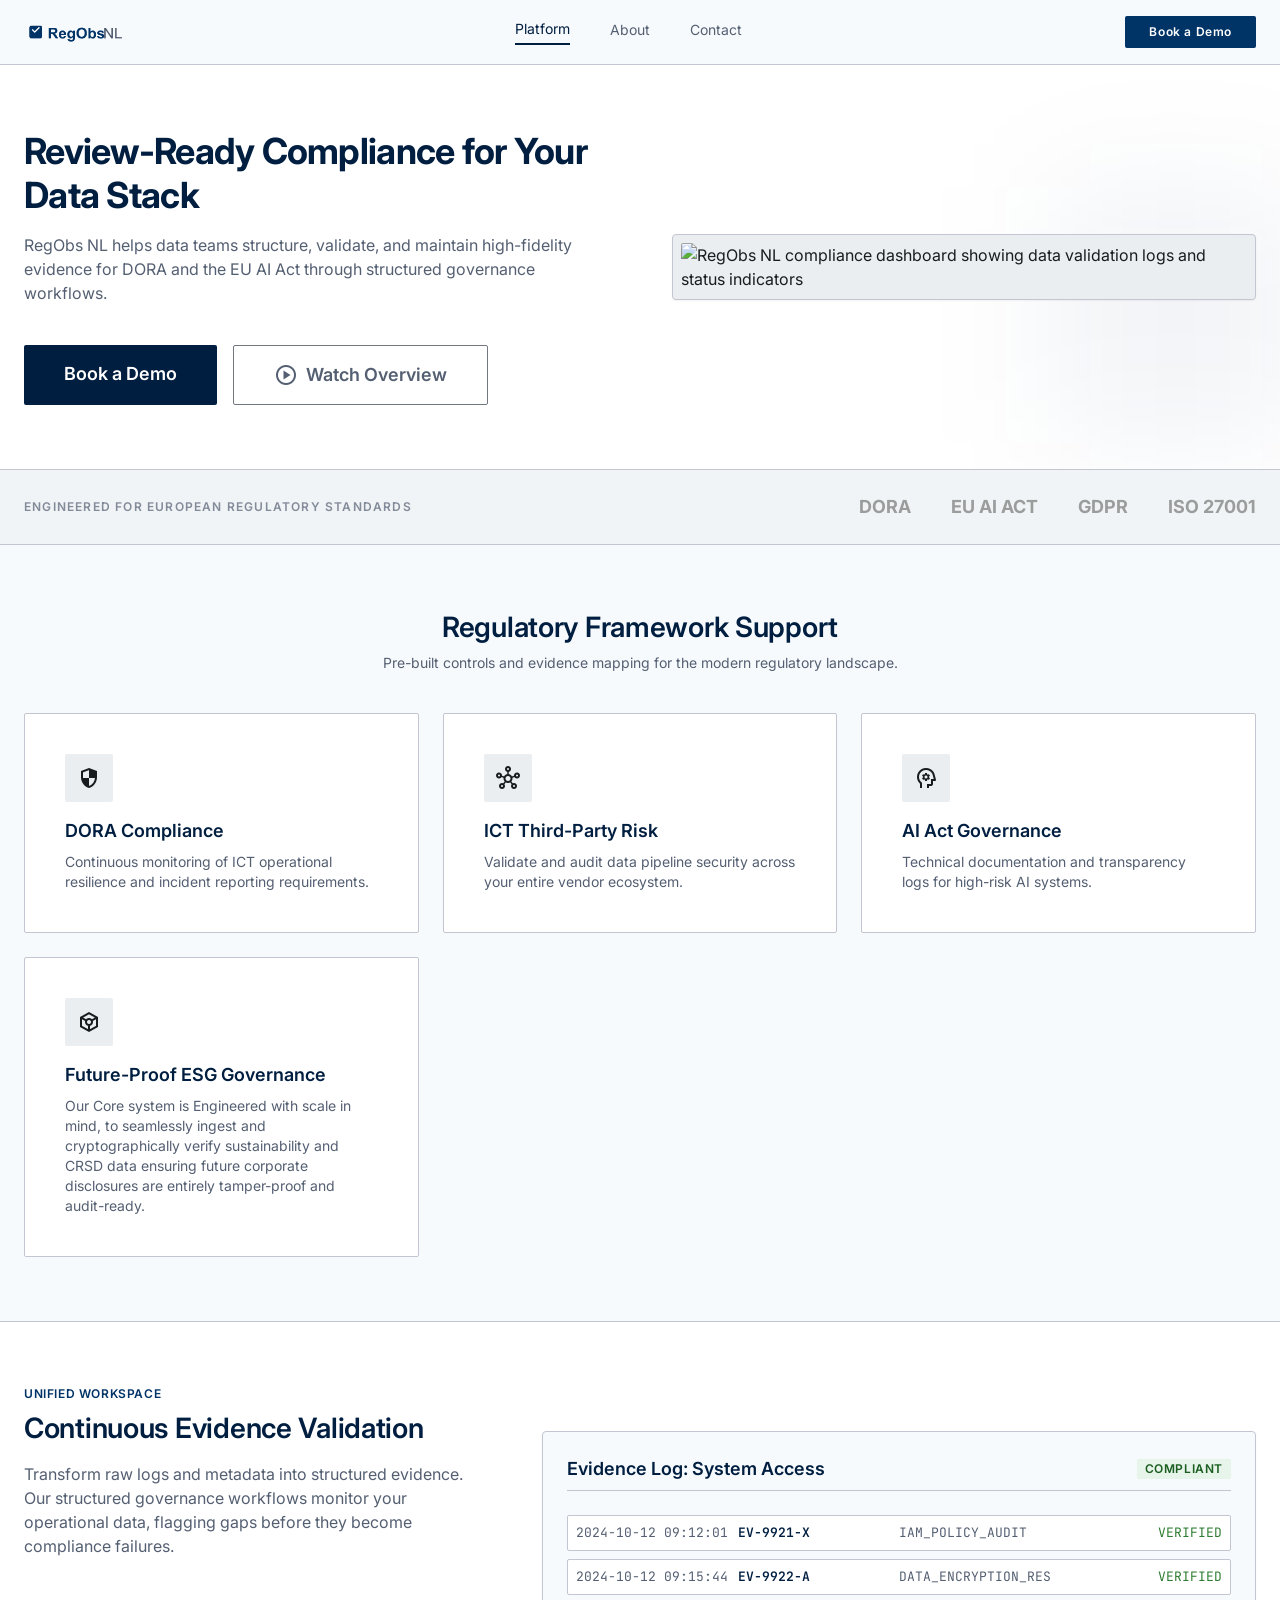
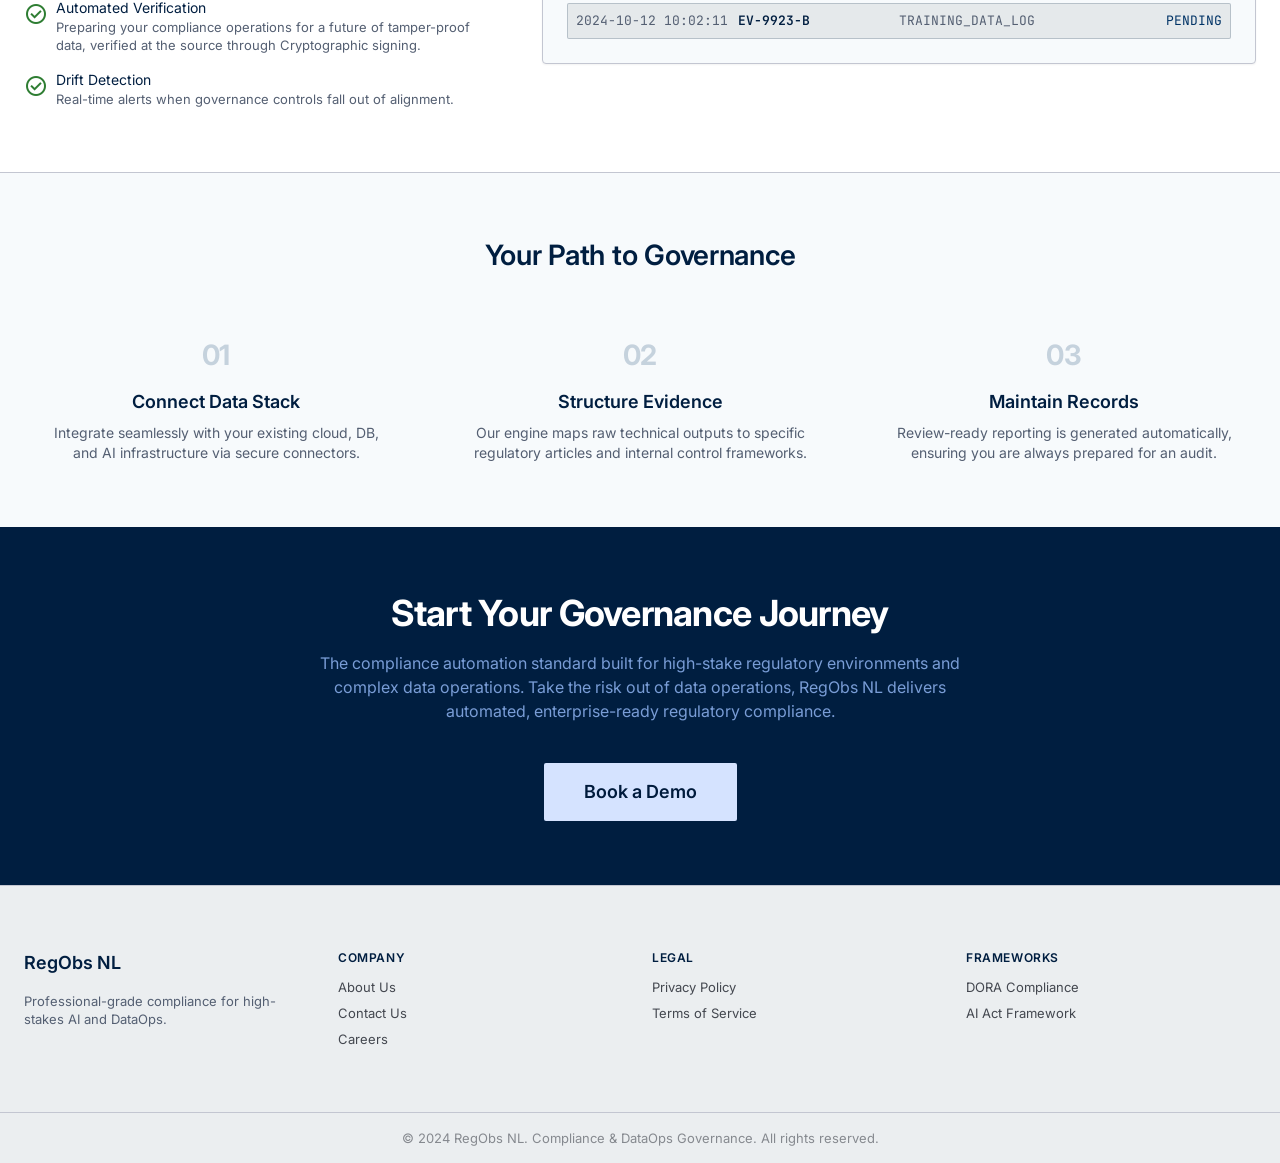
==== commit c5599454: "exchanged the branch file with the new dist files created" ====
--- a/index.html
+++ b/index.html
@@ -1,286 +1,297 @@
-<!DOCTYPE html>
-<html lang="en">
-<head>
-  <meta charset="UTF-8" />
-  <meta name="viewport" content="width=device-width, initial-scale=1.0" />
-  <meta name="description" content="RegObs NL helps data teams structure, validate, and maintain high-fidelity evidence for DORA and the EU AI Act through automated governance workflows." />
-  <title>RegObs NL – Review-Ready Compliance for Your Data Stack</title>
-  <link rel="icon" type="image/png" href="/logo.png" />
+<!DOCTYPE html>
+<html lang="en">
+<head>
+  <meta charset="UTF-8" />
+  <meta name="viewport" content="width=device-width, initial-scale=1.0" />
+  <meta name="description" content="RegObs NL helps data teams structure, validate, and maintain high-fidelity evidence for DORA and the EU AI Act through structured governance workflows." />
+  <title>RegObs NL – Review-Ready Compliance for Your Data Stack</title>
+  <link rel="icon" type="image/png" href="/logo.png" />+
   <script type="module" crossorigin src="/assets/main-BaqBpeVd.js"></script>
   <link rel="stylesheet" crossorigin href="/assets/main-Bbko1ac9.css">
-</head>
-<body class="bg-background text-on-surface antialiased">
-
-  <!-- ── Header ─────────────────────────────────────────────────────────────── -->
-  <header class="bg-surface sticky top-0 z-50 border-b border-outline-variant">
-    <div class="flex justify-between items-center h-16 px-md max-w-[1440px] mx-auto w-full">
-
-      <!-- Logo -->
-      <a href="index.html" class="flex items-center gap-xs flex-shrink-0">
-        <img src="/logo.png" alt="RegObs NL" class="h-8 w-auto" />
-      </a>
-
-      <!-- Desktop nav -->
-      <nav class="hidden md:flex items-center gap-lg">
-        <a data-nav href="index.html"   class="text-body-md text-secondary hover:text-primary transition-colors duration-200 pb-1">Platform</a>
-        <a data-nav href="about.html"   class="text-body-md text-secondary hover:text-primary transition-colors duration-200 pb-1">About</a>
-        <a data-nav href="contact.html" class="text-body-md text-secondary hover:text-primary transition-colors duration-200 pb-1">Contact</a>
-      </nav>
-
-      <!-- CTA + hamburger -->
-      <div class="flex items-center gap-md">
-        <a href="demo.html" class="bg-primary-container text-white px-md py-xs rounded text-label-md hover:opacity-90 transition-opacity">
-          Book a Demo
-        </a>
-        <button id="hamburger" aria-label="Toggle menu" aria-expanded="false"
-          class="md:hidden flex flex-col gap-1 p-xs rounded hover:bg-surface-container transition-colors">
-          <span class="icon-open"><span class="material-symbols-outlined">menu</span></span>
-          <span class="icon-close hidden"><span class="material-symbols-outlined">close</span></span>
-        </button>
-      </div>
-    </div>
-
-    <!-- Mobile menu -->
-    <div id="mobile-menu" class="md:hidden border-t border-outline-variant bg-surface">
-      <nav class="flex flex-col px-md py-sm gap-xs">
-        <a href="index.html"   class="text-body-md text-on-surface py-xs hover:text-primary transition-colors">Platform</a>
-        <a href="about.html"   class="text-body-md text-on-surface py-xs hover:text-primary transition-colors">About</a>
-        <a href="contact.html" class="text-body-md text-on-surface py-xs hover:text-primary transition-colors">Contact</a>
-        <a href="demo.html"    class="mt-xs bg-primary text-on-primary text-center px-md py-xs rounded text-label-md hover:opacity-90 transition-opacity">Book a Demo</a>
-      </nav>
-    </div>
-  </header>
-
-  <main>
-
-    <!-- ── Hero ───────────────────────────────────────────────────────────────── -->
-    <section class="relative pt-xl pb-xl px-md overflow-hidden bg-white">
-      <div class="max-w-[1440px] mx-auto grid lg:grid-cols-2 gap-xl items-center">
-
-        <div class="relative z-10 reveal">
-          <h1 class="text-display-lg font-display-lg text-primary mb-sm">
-            Review-Ready Compliance for Your Data Stack
-          </h1>
-          <p class="text-body-lg text-secondary mb-lg max-w-xl">
-            RegObs NL helps data teams structure, validate, and maintain high-fidelity evidence for DORA and the EU AI Act through automated governance workflows.
-          </p>
-          <div class="flex flex-wrap gap-sm">
-            <a href="demo.html" class="bg-primary text-white px-lg py-sm rounded text-headline-sm font-semibold hover:opacity-90 transition-opacity">
-              Book a Demo
-            </a>
-            <button class="border border-outline text-secondary px-lg py-sm rounded text-headline-sm font-semibold hover:bg-surface-container transition-colors inline-flex items-center gap-xs">
-              <span class="material-symbols-outlined">play_circle</span>
-              Watch Overview
-            </button>
-          </div>
-        </div>
-
-        <div class="relative reveal" style="transition-delay:0.15s">
-          <div class="bg-surface-container rounded-lg p-xs border border-outline-variant shadow-sm overflow-hidden">
-            <img
-              class="w-full h-auto rounded"
-              loading="eager"
-              alt="RegObs NL compliance dashboard showing data validation logs and status indicators"
-              src="https://lh3.googleusercontent.com/aida-public/[base64]"
-            />
-          </div>
-          <div class="absolute -top-12 -right-12 w-64 h-64 bg-primary-container/5 rounded-full blur-3xl -z-10"></div>
-        </div>
-
-      </div>
-    </section>
-
-    <!-- ── Trust bar ───────────────────────────────────────────────────────────── -->
-    <section class="bg-surface-container-low py-md border-y border-outline-variant">
-      <div class="max-w-[1440px] mx-auto px-md">
-        <div class="flex flex-col md:flex-row items-center justify-between gap-md opacity-70">
-          <span class="text-label-md text-secondary uppercase tracking-widest">Engineered for European Regulatory Standards</span>
-          <div class="flex gap-lg items-center grayscale">
-            <span class="text-headline-sm font-bold text-outline">DORA</span>
-            <span class="text-headline-sm font-bold text-outline">EU AI ACT</span>
-            <span class="text-headline-sm font-bold text-outline">GDPR</span>
-            <span class="text-headline-sm font-bold text-outline">ISO 27001</span>
-          </div>
-        </div>
-      </div>
-    </section>
-
-    <!-- ── Framework cards ────────────────────────────────────────────────────── -->
-    <section id="solutions" class="py-xl px-md bg-background">
-      <div class="max-w-[1440px] mx-auto">
-        <div class="mb-lg text-center max-w-2xl mx-auto reveal">
-          <h2 class="text-headline-lg font-headline-lg text-primary mb-xs">Regulatory Framework Support</h2>
-          <p class="text-body-md text-secondary">Pre-built controls and evidence mapping for the modern regulatory landscape.</p>
-        </div>
-
-        <div class="grid md:grid-cols-3 gap-md">
-
-          <!-- DORA -->
-          <div class="bg-white p-lg border border-outline-variant rounded hover:border-primary-container transition-colors group reveal">
-            <div class="w-12 h-12 bg-surface-container flex items-center justify-center rounded mb-sm group-hover:bg-primary-container group-hover:text-white transition-colors">
-              <span class="material-symbols-outlined">security</span>
-            </div>
-            <h3 class="text-headline-sm font-headline-sm text-primary mb-xs">DORA Compliance</h3>
-            <p class="text-body-md text-secondary">Continuous monitoring of ICT operational resilience and incident reporting requirements.</p>
-          </div>
-
-          <!-- ICT Risk -->
-          <div class="bg-white p-lg border border-outline-variant rounded hover:border-primary-container transition-colors group reveal" style="transition-delay:0.1s">
-            <div class="w-12 h-12 bg-surface-container flex items-center justify-center rounded mb-sm group-hover:bg-primary-container group-hover:text-white transition-colors">
-              <span class="material-symbols-outlined">hub</span>
-            </div>
-            <h3 class="text-headline-sm font-headline-sm text-primary mb-xs">ICT Third-Party Risk</h3>
-            <p class="text-body-md text-secondary">Validate and audit data pipeline security across your entire vendor ecosystem.</p>
-          </div>
-
-          <!-- AI Act -->
-          <div class="bg-white p-lg border border-outline-variant rounded hover:border-primary-container transition-colors group reveal" style="transition-delay:0.2s">
-            <div class="w-12 h-12 bg-surface-container flex items-center justify-center rounded mb-sm group-hover:bg-primary-container group-hover:text-white transition-colors">
-              <span class="material-symbols-outlined">psychology</span>
-            </div>
-            <h3 class="text-headline-sm font-headline-sm text-primary mb-xs">AI Act Governance</h3>
-            <p class="text-body-md text-secondary">Technical documentation and transparency logs for high-risk AI systems.</p>
-          </div>
-
-        </div>
-      </div>
-    </section>
-
-    <!-- ── Unified workspace ──────────────────────────────────────────────────── -->
-    <section class="py-xl px-md bg-white border-y border-outline-variant">
-      <div class="max-w-[1440px] mx-auto grid lg:grid-cols-5 gap-xl items-center">
-
-        <div class="lg:col-span-2 reveal">
-          <span class="text-label-md text-primary-container uppercase mb-xs block">Unified Workspace</span>
-          <h2 class="text-headline-lg font-headline-lg text-primary mb-sm">Continuous Evidence Validation</h2>
-          <p class="text-body-lg text-secondary mb-lg">
-            Transform raw logs and metadata into structured evidence. Our automated controls monitor your stack 24/7, flagging gaps before they become compliance failures.
-          </p>
-          <ul class="space-y-sm">
-            <li class="flex items-start gap-xs">
-              <span class="material-symbols-outlined text-[#2E7D32] mt-1">check_circle</span>
-              <div>
-                <strong class="text-body-md text-primary block">Automated Verification</strong>
-                <p class="text-body-sm text-secondary">Cryptographically signed logs verify data integrity at source.</p>
-              </div>
-            </li>
-            <li class="flex items-start gap-xs">
-              <span class="material-symbols-outlined text-[#2E7D32] mt-1">check_circle</span>
-              <div>
-                <strong class="text-body-md text-primary block">Drift Detection</strong>
-                <p class="text-body-sm text-secondary">Real-time alerts when governance controls fall out of alignment.</p>
-              </div>
-            </li>
-          </ul>
-        </div>
-
-        <!-- Evidence log UI -->
-        <div class="lg:col-span-3 reveal" style="transition-delay:0.15s">
-          <div class="bg-surface rounded-lg border border-outline-variant p-md shadow-sm">
-            <div class="flex items-center justify-between mb-md border-b border-outline-variant pb-xs">
-              <h4 class="text-headline-sm font-headline-sm text-primary">Evidence Log: System Access</h4>
-              <span class="px-xs py-0.5 bg-[#E6F4EA] text-[#1B5E20] rounded text-label-md">COMPLIANT</span>
-            </div>
-            <div class="space-y-xs font-mono text-mono-sm">
-              <div class="grid grid-cols-4 p-xs bg-white border border-outline-variant rounded">
-                <span class="text-secondary">2024-10-12 09:12:01</span>
-                <span class="text-primary font-semibold">EV-9921-X</span>
-                <span class="text-secondary">IAM_POLICY_AUDIT</span>
-                <span class="text-[#2E7D32] text-right">VERIFIED</span>
-              </div>
-              <div class="grid grid-cols-4 p-xs bg-white border border-outline-variant rounded">
-                <span class="text-secondary">2024-10-12 09:15:44</span>
-                <span class="text-primary font-semibold">EV-9922-A</span>
-                <span class="text-secondary">DATA_ENCRYPTION_RES</span>
-                <span class="text-[#2E7D32] text-right">VERIFIED</span>
-              </div>
-              <div class="grid grid-cols-4 p-xs bg-surface-container-high border border-primary/20 rounded">
-                <span class="text-secondary">2024-10-12 10:02:11</span>
-                <span class="text-primary font-semibold">EV-9923-B</span>
-                <span class="text-secondary">TRAINING_DATA_LOG</span>
-                <span class="text-primary-container text-right">PENDING</span>
-              </div>
-            </div>
-          </div>
-        </div>
-
-      </div>
-    </section>
-
-    <!-- ── How it works ───────────────────────────────────────────────────────── -->
-    <section class="py-xl px-md">
-      <div class="max-w-[1440px] mx-auto">
-        <div class="text-center mb-xl reveal">
-          <h2 class="text-headline-lg font-headline-lg text-primary">Your Path to Governance</h2>
-        </div>
-        <div class="grid md:grid-cols-3 gap-lg">
-
-          <div class="text-center reveal">
-            <div class="mb-sm text-headline-lg font-bold text-primary-container/20">01</div>
-            <h4 class="text-headline-sm font-headline-sm text-primary mb-xs">Connect Data Stack</h4>
-            <p class="text-body-md text-secondary px-md">Integrate seamlessly with your existing cloud, DB, and AI infrastructure via secure connectors.</p>
-          </div>
-
-          <div class="text-center reveal" style="transition-delay:0.1s">
-            <div class="mb-sm text-headline-lg font-bold text-primary-container/20">02</div>
-            <h4 class="text-headline-sm font-headline-sm text-primary mb-xs">Structure Evidence</h4>
-            <p class="text-body-md text-secondary px-md">Our engine maps raw technical outputs to specific regulatory articles and internal control frameworks.</p>
-          </div>
-
-          <div class="text-center reveal" style="transition-delay:0.2s">
-            <div class="mb-sm text-headline-lg font-bold text-primary-container/20">03</div>
-            <h4 class="text-headline-sm font-headline-sm text-primary mb-xs">Maintain Records</h4>
-            <p class="text-body-md text-secondary px-md">Review-ready reporting is generated automatically, ensuring you are always prepared for an audit.</p>
-          </div>
-
-        </div>
-      </div>
-    </section>
-
-    <!-- ── Final CTA ──────────────────────────────────────────────────────────── -->
-    <section class="py-xl px-md bg-primary text-white text-center">
-      <div class="max-w-2xl mx-auto">
-        <h2 class="text-display-lg font-display-lg mb-sm">Start Your Governance Journey</h2>
-        <p class="text-body-lg text-on-primary-container mb-lg">
-          Join industry leaders who trust RegObs NL for their high-stakes regulatory compliance and data operations.
-        </p>
-        <a href="demo.html" class="inline-block bg-primary-fixed text-on-primary-fixed px-lg py-sm rounded text-headline-sm font-semibold hover:opacity-90 transition-opacity">
-          Book a Demo
-        </a>
-      </div>
-    </section>
-
-  </main>
-
-  <!-- ── Footer ─────────────────────────────────────────────────────────────── -->
-  <footer class="bg-surface-container border-t border-outline-variant">
-    <div class="grid grid-cols-1 md:grid-cols-4 gap-md py-xl px-md max-w-[1440px] mx-auto w-full">
-      <div class="md:col-span-1">
-        <div class="text-headline-sm font-semibold text-primary mb-sm">RegObs NL</div>
-        <p class="text-body-sm text-secondary">Professional-grade compliance for high-stakes AI and DataOps.</p>
-      </div>
-      <div class="flex flex-col gap-xs">
-        <span class="text-label-md text-primary uppercase mb-base">Company</span>
-        <a class="text-body-sm text-on-surface-variant hover:text-primary transition-colors" href="about.html">About Us</a>
-        <a class="text-body-sm text-on-surface-variant hover:text-primary transition-colors" href="contact.html">Contact Us</a>
-        <a class="text-body-sm text-on-surface-variant hover:text-primary transition-colors" href="#">Careers</a>
-      </div>
-      <div class="flex flex-col gap-xs">
-        <span class="text-label-md text-primary uppercase mb-base">Legal</span>
-        <a class="text-body-sm text-on-surface-variant hover:text-primary transition-colors" href="privacy-policy.html">Privacy Policy</a>
-        <a class="text-body-sm text-on-surface-variant hover:text-primary transition-colors" href="#">Terms of Service</a>
-      </div>
-      <div class="flex flex-col gap-xs">
-        <span class="text-label-md text-primary uppercase mb-base">Frameworks</span>
-        <a class="text-body-sm text-on-surface-variant hover:text-primary transition-colors" href="#">DORA Compliance</a>
-        <a class="text-body-sm text-on-surface-variant hover:text-primary transition-colors" href="#">AI Act Framework</a>
-        <a class="text-body-sm text-on-surface-variant hover:text-primary transition-colors" href="#">ESG Governance</a>
-      </div>
-    </div>
-    <div class="max-w-[1440px] mx-auto px-md py-sm border-t border-outline-variant">
-      <p class="text-body-sm text-on-surface-variant text-center opacity-60">© 2024 RegObs NL. Compliance &amp; DataOps Governance. All rights reserved.</p>
-    </div>
-  </footer>
-
-</body>
-</html>
+</head>
+<body class="bg-background text-on-surface antialiased">
+
+  <!-- ── Header ─────────────────────────────────────────────────────────────── -->
+  <header class="bg-surface sticky top-0 z-50 border-b border-outline-variant">
+    <div class="flex justify-between items-center h-16 px-md max-w-[1440px] mx-auto w-full">
+
+      <!-- Logo -->
+      <a href="index.html" class="flex items-center gap-xs flex-shrink-0">
+        <img src="/logo.png" alt="RegObs NL" class="h-8 w-auto" />
+      </a>
+
+      <!-- Desktop nav -->
+      <nav class="hidden md:flex items-center gap-lg">
+        <a data-nav href="index.html"   class="text-body-md text-secondary hover:text-primary transition-colors duration-200 pb-1">Platform</a>
+        <a data-nav href="about.html"   class="text-body-md text-secondary hover:text-primary transition-colors duration-200 pb-1">About</a>
+        <a data-nav href="contact.html" class="text-body-md text-secondary hover:text-primary transition-colors duration-200 pb-1">Contact</a>
+      </nav>
+
+      <!-- CTA + hamburger -->
+      <div class="flex items-center gap-md">
+        <a href="demo.html" class="bg-primary-container text-white px-md py-xs rounded text-label-md hover:opacity-90 transition-opacity">
+          Book a Demo
+        </a>
+        <button id="hamburger" aria-label="Toggle menu" aria-expanded="false"
+          class="md:hidden flex flex-col gap-1 p-xs rounded hover:bg-surface-container transition-colors">
+          <span class="icon-open"><span class="material-symbols-outlined">menu</span></span>
+          <span class="icon-close hidden"><span class="material-symbols-outlined">close</span></span>
+        </button>
+      </div>
+    </div>
+
+    <!-- Mobile menu -->
+    <div id="mobile-menu" class="md:hidden border-t border-outline-variant bg-surface">
+      <nav class="flex flex-col px-md py-sm gap-xs">
+        <a href="index.html"   class="text-body-md text-on-surface py-xs hover:text-primary transition-colors">Platform</a>
+        <a href="about.html"   class="text-body-md text-on-surface py-xs hover:text-primary transition-colors">About</a>
+        <a href="contact.html" class="text-body-md text-on-surface py-xs hover:text-primary transition-colors">Contact</a>
+        <a href="demo.html"    class="mt-xs bg-primary text-on-primary text-center px-md py-xs rounded text-label-md hover:opacity-90 transition-opacity">Book a Demo</a>
+      </nav>
+    </div>
+  </header>
+
+  <main>
+
+    <!-- ── Hero ───────────────────────────────────────────────────────────────── -->
+    <section class="relative pt-xl pb-xl px-md overflow-hidden bg-white">
+      <div class="max-w-[1440px] mx-auto grid lg:grid-cols-2 gap-xl items-center">
+
+        <div class="relative z-10 reveal">
+          <h1 class="text-display-lg font-display-lg text-primary mb-sm">
+            Review-Ready Compliance for Your Data Stack
+          </h1>
+          <p class="text-body-lg text-secondary mb-lg max-w-xl">
+            RegObs NL helps data teams structure, validate, and maintain high-fidelity evidence for DORA and the EU AI Act through structured governance workflows.
+          </p>
+          <div class="flex flex-wrap gap-sm">
+            <a href="demo.html" class="bg-primary text-white px-lg py-sm rounded text-headline-sm font-semibold hover:opacity-90 transition-opacity">
+              Book a Demo
+            </a>
+            <button class="border border-outline text-secondary px-lg py-sm rounded text-headline-sm font-semibold hover:bg-surface-container transition-colors inline-flex items-center gap-xs">
+              <span class="material-symbols-outlined">play_circle</span>
+              Watch Overview
+            </button>
+          </div>
+        </div>
+
+        <div class="relative reveal" style="transition-delay:0.15s">
+          <div class="bg-surface-container rounded-lg p-xs border border-outline-variant shadow-sm overflow-hidden">
+            <img
+              class="w-full h-auto rounded"
+              loading="eager"
+              alt="RegObs NL compliance dashboard showing data validation logs and status indicators"
+              src="https://lh3.googleusercontent.com/aida-public/[base64]"
+            />
+          </div>
+          <div class="absolute -top-12 -right-12 w-64 h-64 bg-primary-container/5 rounded-full blur-3xl -z-10"></div>
+        </div>
+
+      </div>
+    </section>
+
+    <!-- ── Trust bar ───────────────────────────────────────────────────────────── -->
+    <section class="bg-surface-container-low py-md border-y border-outline-variant">
+      <div class="max-w-[1440px] mx-auto px-md">
+        <div class="flex flex-col md:flex-row items-center justify-between gap-md opacity-70">
+          <span class="text-label-md text-secondary uppercase tracking-widest">Engineered for European Regulatory Standards</span>
+          <div class="flex gap-lg items-center grayscale">
+            <span class="text-headline-sm font-bold text-outline">DORA</span>
+            <span class="text-headline-sm font-bold text-outline">EU AI ACT</span>
+            <span class="text-headline-sm font-bold text-outline">GDPR</span>
+            <span class="text-headline-sm font-bold text-outline">ISO 27001</span>
+          </div>
+        </div>
+      </div>
+    </section>
+
+    <!-- ── Framework cards ────────────────────────────────────────────────────── -->
+    <section id="solutions" class="py-xl px-md bg-background">
+      <div class="max-w-[1440px] mx-auto">
+        <div class="mb-lg text-center max-w-2xl mx-auto reveal">
+          <h2 class="text-headline-lg font-headline-lg text-primary mb-xs">Regulatory Framework Support</h2>
+          <p class="text-body-md text-secondary">Pre-built controls and evidence mapping for the modern regulatory landscape.</p>
+        </div>
+
+        <div class="grid md:grid-cols-3 gap-md flex items-center justify-center">
+
+          <!-- DORA -->
+          <div class="bg-white p-lg border border-outline-variant rounded hover:border-primary-container transition-colors group reveal">
+            <div class="w-12 h-12 bg-surface-container flex items-center justify-center rounded mb-sm group-hover:bg-primary-container group-hover:text-white transition-colors">
+              <span class="material-symbols-outlined">security</span>
+            </div>
+            <h3 class="text-headline-sm font-headline-sm text-primary mb-xs">DORA Compliance</h3>
+            <p class="text-body-md text-secondary">Continuous monitoring of ICT operational resilience and incident reporting requirements.</p>
+          </div>
+
+          <!-- ICT Risk -->
+          <div class="bg-white p-lg border border-outline-variant rounded hover:border-primary-container transition-colors group reveal" style="transition-delay:0.1s">
+            <div class="w-12 h-12 bg-surface-container flex items-center justify-center rounded mb-sm group-hover:bg-primary-container group-hover:text-white transition-colors">
+              <span class="material-symbols-outlined">hub</span>
+            </div>
+            <h3 class="text-headline-sm font-headline-sm text-primary mb-xs">ICT Third-Party Risk</h3>
+            <p class="text-body-md text-secondary">Validate and audit data pipeline security across your entire vendor ecosystem.</p>
+          </div>
+
+          <!-- AI Act -->
+          <div class="bg-white p-lg border border-outline-variant rounded hover:border-primary-container transition-colors group reveal" style="transition-delay:0.2s">
+            <div class="w-12 h-12 bg-surface-container flex items-center justify-center rounded mb-sm group-hover:bg-primary-container group-hover:text-white transition-colors">
+              <span class="material-symbols-outlined">psychology</span>
+            </div>
+            <h3 class="text-headline-sm font-headline-sm text-primary mb-xs">AI Act Governance</h3>
+            <p class="text-body-md text-secondary">Technical documentation and transparency logs for high-risk AI systems.</p>
+          </div>
+
+          <!-- AI Act -->
+          <div class="bg-white p-lg border border-outline-variant rounded hover:border-primary-container transition-colors group reveal" style="transition-delay:0.2s">
+            <div class="w-12 h-12 bg-surface-container flex items-center justify-center rounded mb-sm group-hover:bg-primary-container group-hover:text-white transition-colors">
+              <span class="material-symbols-outlined">Token</span>
+            </div>
+            <h3 class="text-headline-sm font-headline-sm text-primary mb-xs">Future-Proof ESG Governance</h3>
+            <p class="text-body-md text-secondary">Our Core system is Engineered with scale in mind, to seamlessly ingest and cryptographically verify sustainability and CRSD data ensuring future corporate disclosures are entirely tamper-proof and audit-ready.</p>
+          </div>
+
+
+        </div>
+      </div>
+    </section>
+
+    <!-- ── Unified workspace ──────────────────────────────────────────────────── -->
+    <section class="py-xl px-md bg-white border-y border-outline-variant">
+      <div class="max-w-[1440px] mx-auto grid lg:grid-cols-5 gap-xl items-center">
+
+        <div class="lg:col-span-2 reveal">
+          <span class="text-label-md text-primary-container uppercase mb-xs block">Unified Workspace</span>
+          <h2 class="text-headline-lg font-headline-lg text-primary mb-sm">Continuous Evidence Validation</h2>
+          <p class="text-body-lg text-secondary mb-lg">
+            Transform raw logs and metadata into structured evidence. Our structured governance workflows monitor your operational data, flagging gaps before they become compliance failures.
+          </p>
+          <ul class="space-y-sm">
+            <li class="flex items-start gap-xs">
+              <span class="material-symbols-outlined text-[#2E7D32] mt-1">check_circle</span>
+              <div>
+                <strong class="text-body-md text-primary block">Automated Verification</strong>
+                <p class="text-body-sm text-secondary">Preparing your compliance operations for a future of tamper-proof data, verified at the source through Cryptographic signing.</p>
+              </div>
+            </li>
+            <li class="flex items-start gap-xs">
+              <span class="material-symbols-outlined text-[#2E7D32] mt-1">check_circle</span>
+              <div>
+                <strong class="text-body-md text-primary block">Drift Detection</strong>
+                <p class="text-body-sm text-secondary">Real-time alerts when governance controls fall out of alignment.</p>
+              </div>
+            </li>
+          </ul>
+        </div>
+
+        <!-- Evidence log UI -->
+        <div class="lg:col-span-3 reveal" style="transition-delay:0.15s">
+          <div class="bg-surface rounded-lg border border-outline-variant p-md shadow-sm">
+            <div class="flex items-center justify-between mb-md border-b border-outline-variant pb-xs">
+              <h4 class="text-headline-sm font-headline-sm text-primary">Evidence Log: System Access</h4>
+              <span class="px-xs py-0.5 bg-[#E6F4EA] text-[#1B5E20] rounded text-label-md">COMPLIANT</span>
+            </div>
+            <div class="space-y-xs font-mono text-mono-sm">
+              <div class="grid grid-cols-4 p-xs bg-white border border-outline-variant rounded">
+                <span class="text-secondary">2024-10-12 09:12:01</span>
+                <span class="text-primary font-semibold">EV-9921-X</span>
+                <span class="text-secondary">IAM_POLICY_AUDIT</span>
+                <span class="text-[#2E7D32] text-right">VERIFIED</span>
+              </div>
+              <div class="grid grid-cols-4 p-xs bg-white border border-outline-variant rounded">
+                <span class="text-secondary">2024-10-12 09:15:44</span>
+                <span class="text-primary font-semibold">EV-9922-A</span>
+                <span class="text-secondary">DATA_ENCRYPTION_RES</span>
+                <span class="text-[#2E7D32] text-right">VERIFIED</span>
+              </div>
+              <div class="grid grid-cols-4 p-xs bg-surface-container-high border border-primary/20 rounded">
+                <span class="text-secondary">2024-10-12 10:02:11</span>
+                <span class="text-primary font-semibold">EV-9923-B</span>
+                <span class="text-secondary">TRAINING_DATA_LOG</span>
+                <span class="text-primary-container text-right">PENDING</span>
+              </div>
+            </div>
+          </div>
+        </div>
+
+      </div>
+    </section>
+
+    <!-- ── How it works ───────────────────────────────────────────────────────── -->
+    <section class="py-xl px-md">
+      <div class="max-w-[1440px] mx-auto">
+        <div class="text-center mb-xl reveal">
+          <h2 class="text-headline-lg font-headline-lg text-primary">Your Path to Governance</h2>
+        </div>
+        <div class="grid md:grid-cols-3 gap-lg">
+
+          <div class="text-center reveal">
+            <div class="mb-sm text-headline-lg font-bold text-primary-container/20">01</div>
+            <h4 class="text-headline-sm font-headline-sm text-primary mb-xs">Connect Data Stack</h4>
+            <p class="text-body-md text-secondary px-md">Integrate seamlessly with your existing cloud, DB, and AI infrastructure via secure connectors.</p>
+          </div>
+
+          <div class="text-center reveal" style="transition-delay:0.1s">
+            <div class="mb-sm text-headline-lg font-bold text-primary-container/20">02</div>
+            <h4 class="text-headline-sm font-headline-sm text-primary mb-xs">Structure Evidence</h4>
+            <p class="text-body-md text-secondary px-md">Our engine maps raw technical outputs to specific regulatory articles and internal control frameworks.</p>
+          </div>
+
+          <div class="text-center reveal" style="transition-delay:0.2s">
+            <div class="mb-sm text-headline-lg font-bold text-primary-container/20">03</div>
+            <h4 class="text-headline-sm font-headline-sm text-primary mb-xs">Maintain Records</h4>
+            <p class="text-body-md text-secondary px-md">Review-ready reporting is generated automatically, ensuring you are always prepared for an audit.</p>
+          </div>
+
+        </div>
+      </div>
+    </section>
+
+    <!-- ── Final CTA ──────────────────────────────────────────────────────────── -->
+    <section class="py-xl px-md bg-primary text-white text-center">
+      <div class="max-w-2xl mx-auto">
+        <h2 class="text-display-lg font-display-lg mb-sm">Start Your Governance Journey</h2>
+        <p class="text-body-lg text-on-primary-container mb-lg">
+          The compliance automation standard built for high-stake regulatory environments and complex data operations. Take the risk out of data operations, RegObs NL delivers automated, enterprise-ready regulatory compliance.
+        </p>
+        <a href="demo.html" class="inline-block bg-primary-fixed text-on-primary-fixed px-lg py-sm rounded text-headline-sm font-semibold hover:opacity-90 transition-opacity">
+          Book a Demo
+        </a>
+      </div>
+    </section>
+
+  </main>
+
+  <!-- ── Footer ─────────────────────────────────────────────────────────────── -->
+  <footer class="bg-surface-container border-t border-outline-variant">
+    <div class="grid grid-cols-1 md:grid-cols-4 gap-md py-xl px-md max-w-[1440px] mx-auto w-full">
+      <div class="md:col-span-1">
+        <div class="text-headline-sm font-semibold text-primary mb-sm">RegObs NL</div>
+        <p class="text-body-sm text-secondary">Professional-grade compliance for high-stakes AI and DataOps.</p>
+      </div>
+      <div class="flex flex-col gap-xs">
+        <span class="text-label-md text-primary uppercase mb-base">Company</span>
+        <a class="text-body-sm text-on-surface-variant hover:text-primary transition-colors" href="about.html">About Us</a>
+        <a class="text-body-sm text-on-surface-variant hover:text-primary transition-colors" href="contact.html">Contact Us</a>
+        <a class="text-body-sm text-on-surface-variant hover:text-primary transition-colors" href="#">Careers</a>
+      </div>
+      <div class="flex flex-col gap-xs">
+        <span class="text-label-md text-primary uppercase mb-base">Legal</span>
+        <a class="text-body-sm text-on-surface-variant hover:text-primary transition-colors" href="privacy-policy.html">Privacy Policy</a>
+        <a class="text-body-sm text-on-surface-variant hover:text-primary transition-colors" href="#">Terms of Service</a>
+      </div>
+      <div class="flex flex-col gap-xs">
+        <span class="text-label-md text-primary uppercase mb-base">Frameworks</span>
+        <a class="text-body-sm text-on-surface-variant hover:text-primary transition-colors" href="#">DORA Compliance</a>
+        <a class="text-body-sm text-on-surface-variant hover:text-primary transition-colors" href="#">AI Act Framework</a>
+        <!-- <a class="text-body-sm text-on-surface-variant hover:text-primary transition-colors" href="#">ESG Governance</a> -->
+      </div>
+    </div>
+    <div class="max-w-[1440px] mx-auto px-md py-sm border-t border-outline-variant">
+      <p class="text-body-sm text-on-surface-variant text-center opacity-60">© 2024 RegObs NL. Compliance &amp; DataOps Governance. All rights reserved.</p>
+    </div>
+  </footer>
+
+</body>
+</html>
